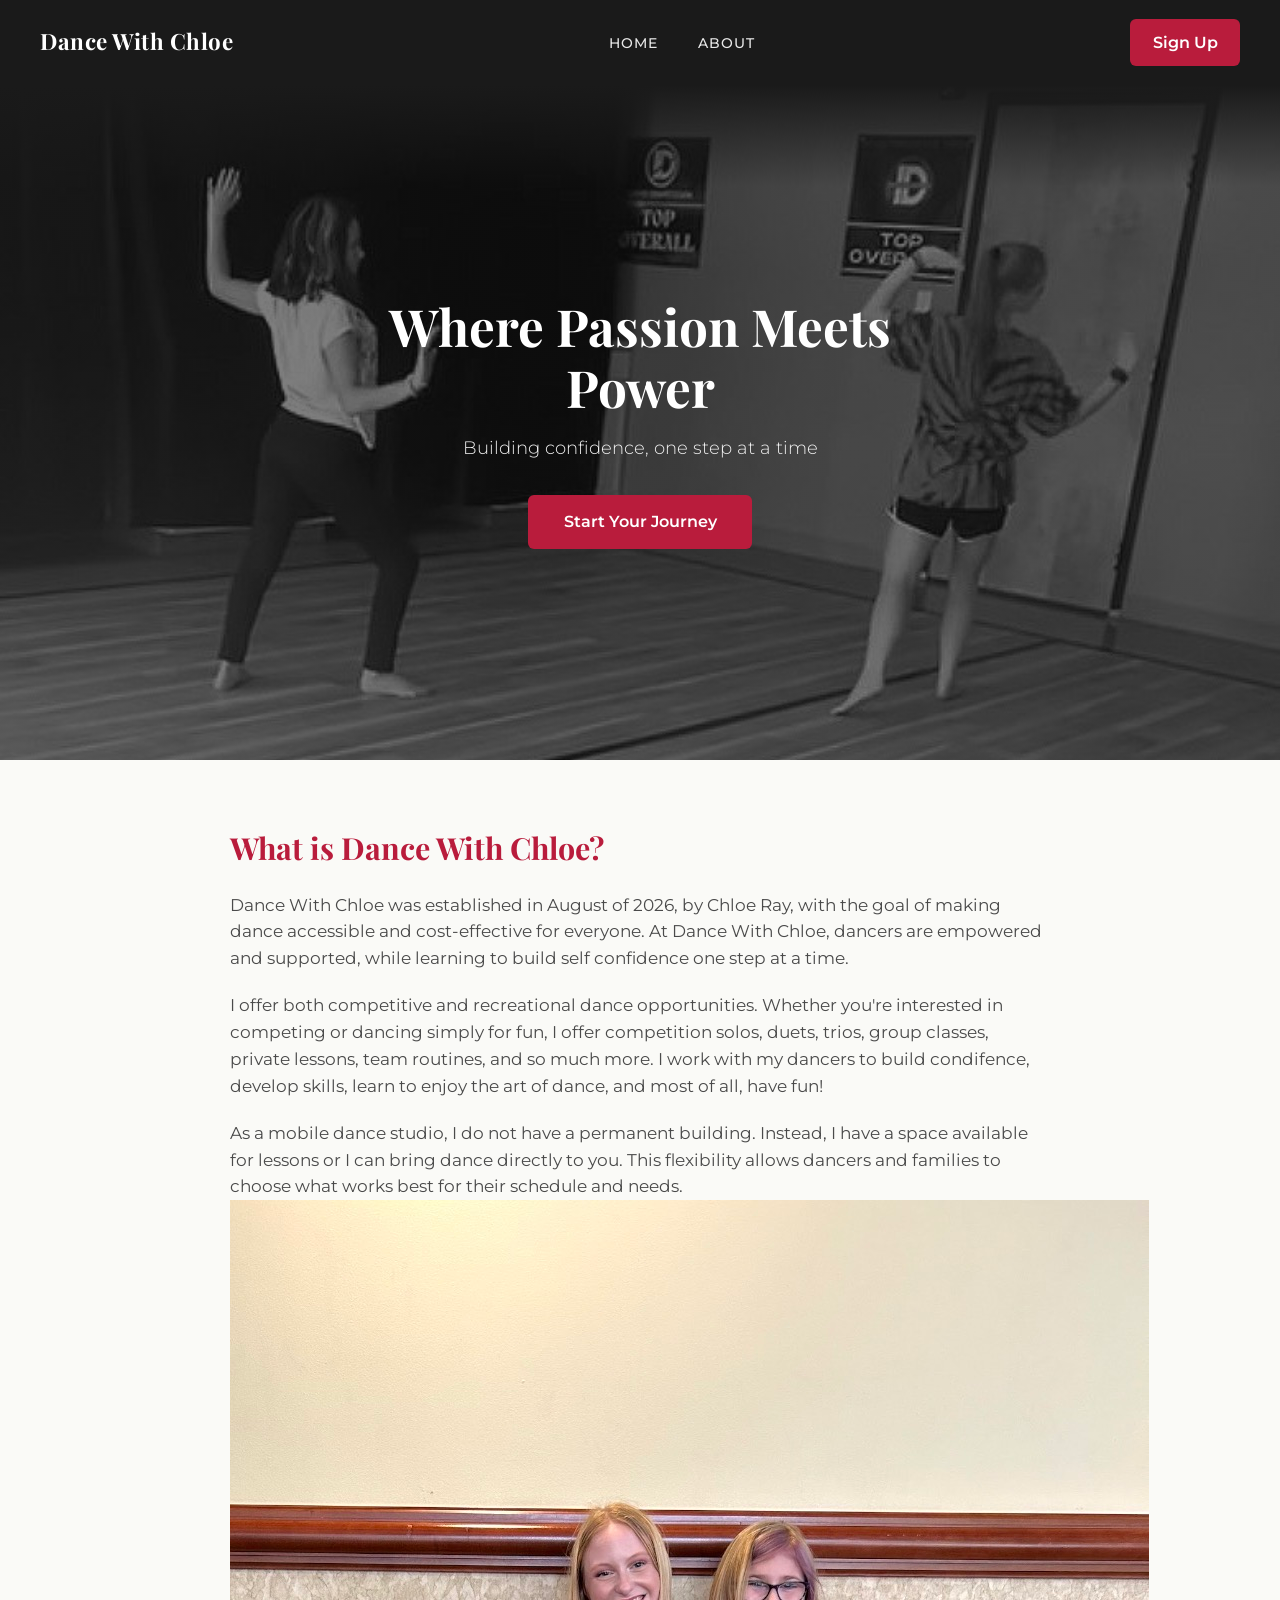
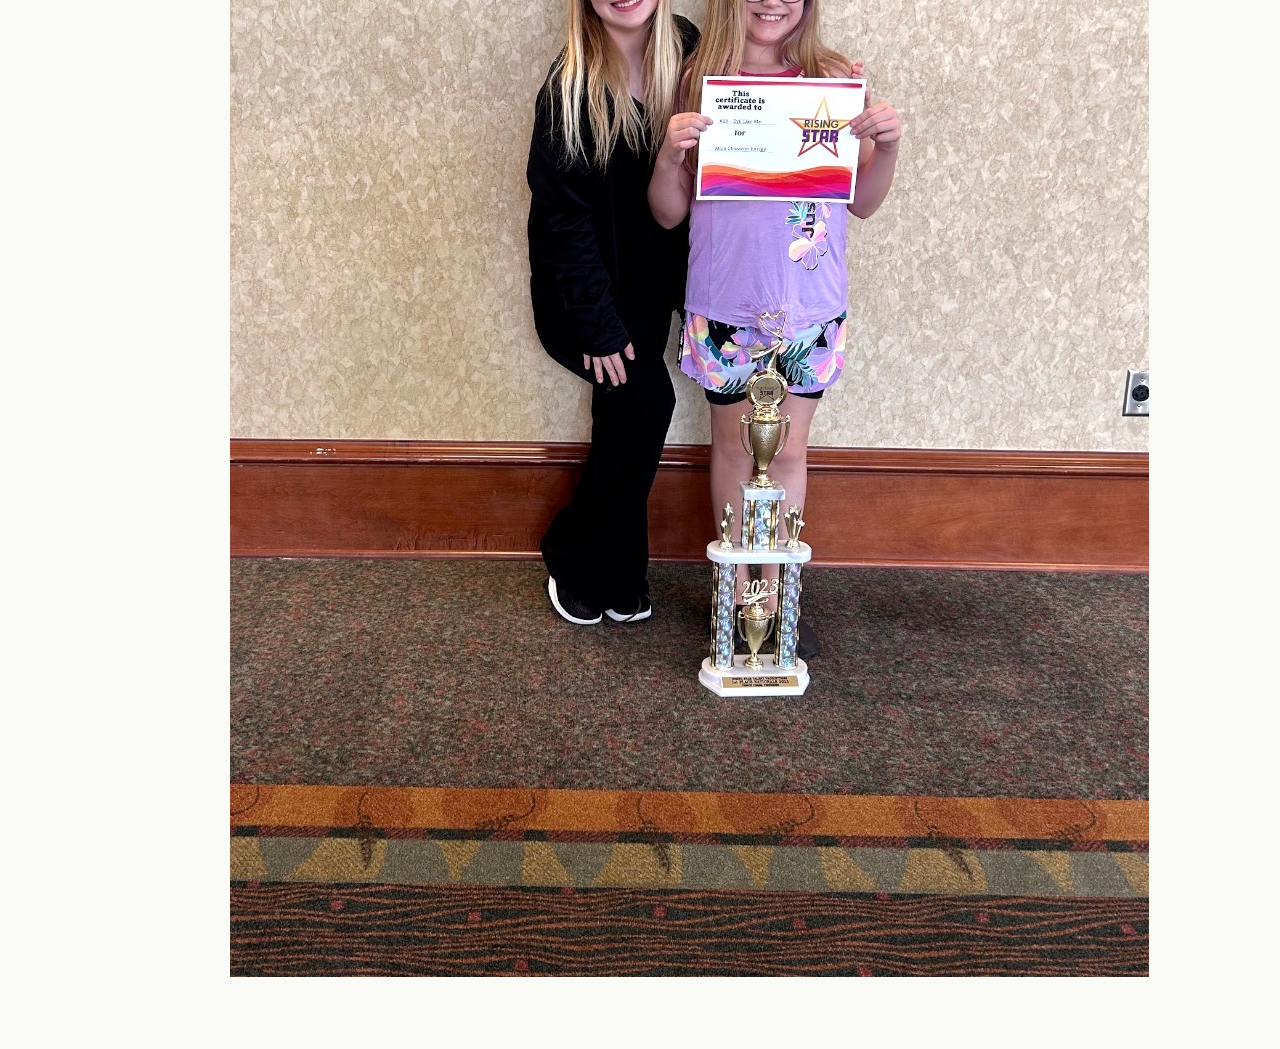
==== index.html @ 6a654500 "image insert FIX v.2" ====
<!DOCTYPE html>
<html lang="en">
<head>
  <meta name="viewport" content="width=device-width, initial-scale=1">
  <meta charset='utf-8'>
  <meta name='author' content='Molly Fleming'>
  <meta name='description' content='Dance with Chloe'>
  <meta name='date' content='20/11/2025'>
  <title>Dance With Chloe</title>
  <link href="https://fonts.googleapis.com/css2?family=Playfair+Display:wght@700&family=Montserrat:wght@400;500;600&display=swap" rel="stylesheet">
  <link rel="stylesheet" href="css/dance.css">
</head>

<body>

  <!-- Dance with Chloe Website
       Mission Statement: Dance with Chloe is about building confidence and sparking passion in the hearts of kids...
       Theme: Professional, bold, strong, confident
       Color Scheme: Red, Black, White
       Slogan/Motto: Dance With Chloe, Where Passion Meets Power
  -->

  <nav class="navbar">
    <div class="logo">Dance With Chloe</div>
    <ul class="nav-links">
      <li><a href="index.html">Home</a></li>
      <li><a href="aboutme.html">About</a></li>
    </ul>
    <a href="signup.html" class="btn-signup">Sign Up</a>
  </nav>

  <header class="hero">
    <div class="hero-overlay">
      <h1>Where Passion Meets Power</h1>
      <p class="hero-subtitle">Building confidence, one step at a time</p>
      <a href="signup" class="btn-cta">Start Your Journey</a>
    </div>
  </header>

  <main>
  <section class="about-section">
    <div class="about-text">
      <h2>What is Dance With Chloe?</h2>
      <p style="margin-bottom: 20px;">
        Dance With Chloe was established in August of 2026, by Chloe Ray, with the goal of making dance accessible and cost-effective for everyone. At Dance With Chloe, dancers are empowered and supported, while learning to build self confidence one step at a time. 
      </p>
      <p style="margin-bottom: 20px;">
       I offer both competitive and recreational dance opportunities. Whether you're interested in competing or dancing simply for fun, I offer competition solos, duets, trios, group classes, private lessons, team routines, and so much more. I work with my dancers to build condifence, develop skills, learn to enjoy the art of dance, and most of all, have fun!
      </p>
      <p>
       As a mobile dance studio, I do not have a permanent building. Instead, I have a space available for lessons or I can bring dance directly to you. This flexibility allows dancers and families to choose what works best for their schedule and needs.
      </p>
    </div>
    <div class="about-image">
      <img src="images/winnerwinner.jpeg" alt="Competition Winner at Dance With Chloe">
    </div>
  </section>
</main>

  <script src="script.js"></script>
</body>
</html>
---- css/dance.css ----
* {
  margin: 0;
  padding: 0;
  box-sizing: border-box;
}

body {
  font-family: 'Montserrat', Arial, sans-serif;
  background-color: #FAFAF7;
  color: #3A3A3A;
  line-height: 1.6;
}

/* ---- NAV BAR ---- */
.navbar {
  display: flex;
  align-items: center;
  justify-content: space-between;
  background-color: #1A1A1A;
  color: #fff;
  padding: 1.2rem 2.5rem;
  box-shadow: 0 4px 12px rgba(0, 0, 0, 0.4);
}

.logo {
  font-family: 'Playfair Display', serif;
  font-weight: 700;
  font-size: 1.4rem;
  color: #fff;
  letter-spacing: 0.5px;
}

.nav-links {
  display: flex;
  list-style: none;
  gap: 2.5rem;
}

.nav-links a {
  color: #E8E8E8;
  text-decoration: none;
  font-weight: 500;
  text-transform: uppercase;
  font-size: 0.85rem;
  letter-spacing: 1px;
  transition: color 0.3s ease;
}

.nav-links a:hover {
  color: #D4AF37;
}

.btn-signup {
  background-color: #B91C3C;
  color: #fff;
  padding: 0.65rem 1.4rem;
  text-decoration: none;
  font-weight: 600;
  border-radius: 6px;
  border: none;
  transition: background-color 0.3s ease, transform 0.2s ease;
}

.btn-signup:hover {
  background-color: #7A1226;
  transform: translateY(-1px);
}

/* ---- HERO SECTION ---- */
.hero {
  height: 75vh;
  background-image: url("../images/one_on_one_2.jpeg");
  background-size: cover;
  background-position: center;
  display: flex;
  align-items: center;
  justify-content: center;
  text-align: center;
  position: relative;
}

.hero::before {
  content: "";
  position: absolute;
  inset: 0;
  background: linear-gradient(
    to bottom,
    rgba(26, 26, 26, 1) 0%,
    rgba(20, 20, 20, 0.55) 15%,
    rgba(20, 20, 20, 0.55) 100%
  );
}

.hero-overlay {
  position: relative;
  z-index: 1;
  color: #fff;
  max-width: 700px;
  padding: 0 1.5rem;
}

.hero-overlay h1 {
  font-family: 'Playfair Display', serif;
  font-size: 3.2rem;
  font-weight: 700;
  text-transform: none;
  margin-bottom: 1rem;
  color: #fff;
  line-height: 1.2;
}

.hero-subtitle {
  font-family: 'Montserrat', sans-serif;
  font-size: 1.1rem;
  font-weight: 300;
  margin-bottom: 2rem;
  color: #F0F0F0;
}

.btn-cta {
  background-color: #B91C3C;
  color: #fff;
  padding: 0.9rem 2.2rem;
  text-decoration: none;
  font-weight: 600;
  border-radius: 6px;
  border: none;
  display: inline-block;
  transition: background-color 0.3s ease, transform 0.2s ease;
}

.btn-cta:hover {
  background-color: #7A1226;
  transform: translateY(-1px);
}

/* ---- MAIN CONTENT BELOW HERO ---- */
main {
  padding: 4rem 2.5rem;
  max-width: 900px;
  margin: 0 auto;
}

main h2 {
  font-family: 'Playfair Display', serif;
  color: #B91C3C;
  font-weight: 700;
  border-bottom: none;
  margin-bottom: 1.2rem;
  font-size: 1.9rem;
}

main p {
  font-family: 'Montserrat', sans-serif;
  color: #4A4A4A;
  font-size: 1.05rem;
}
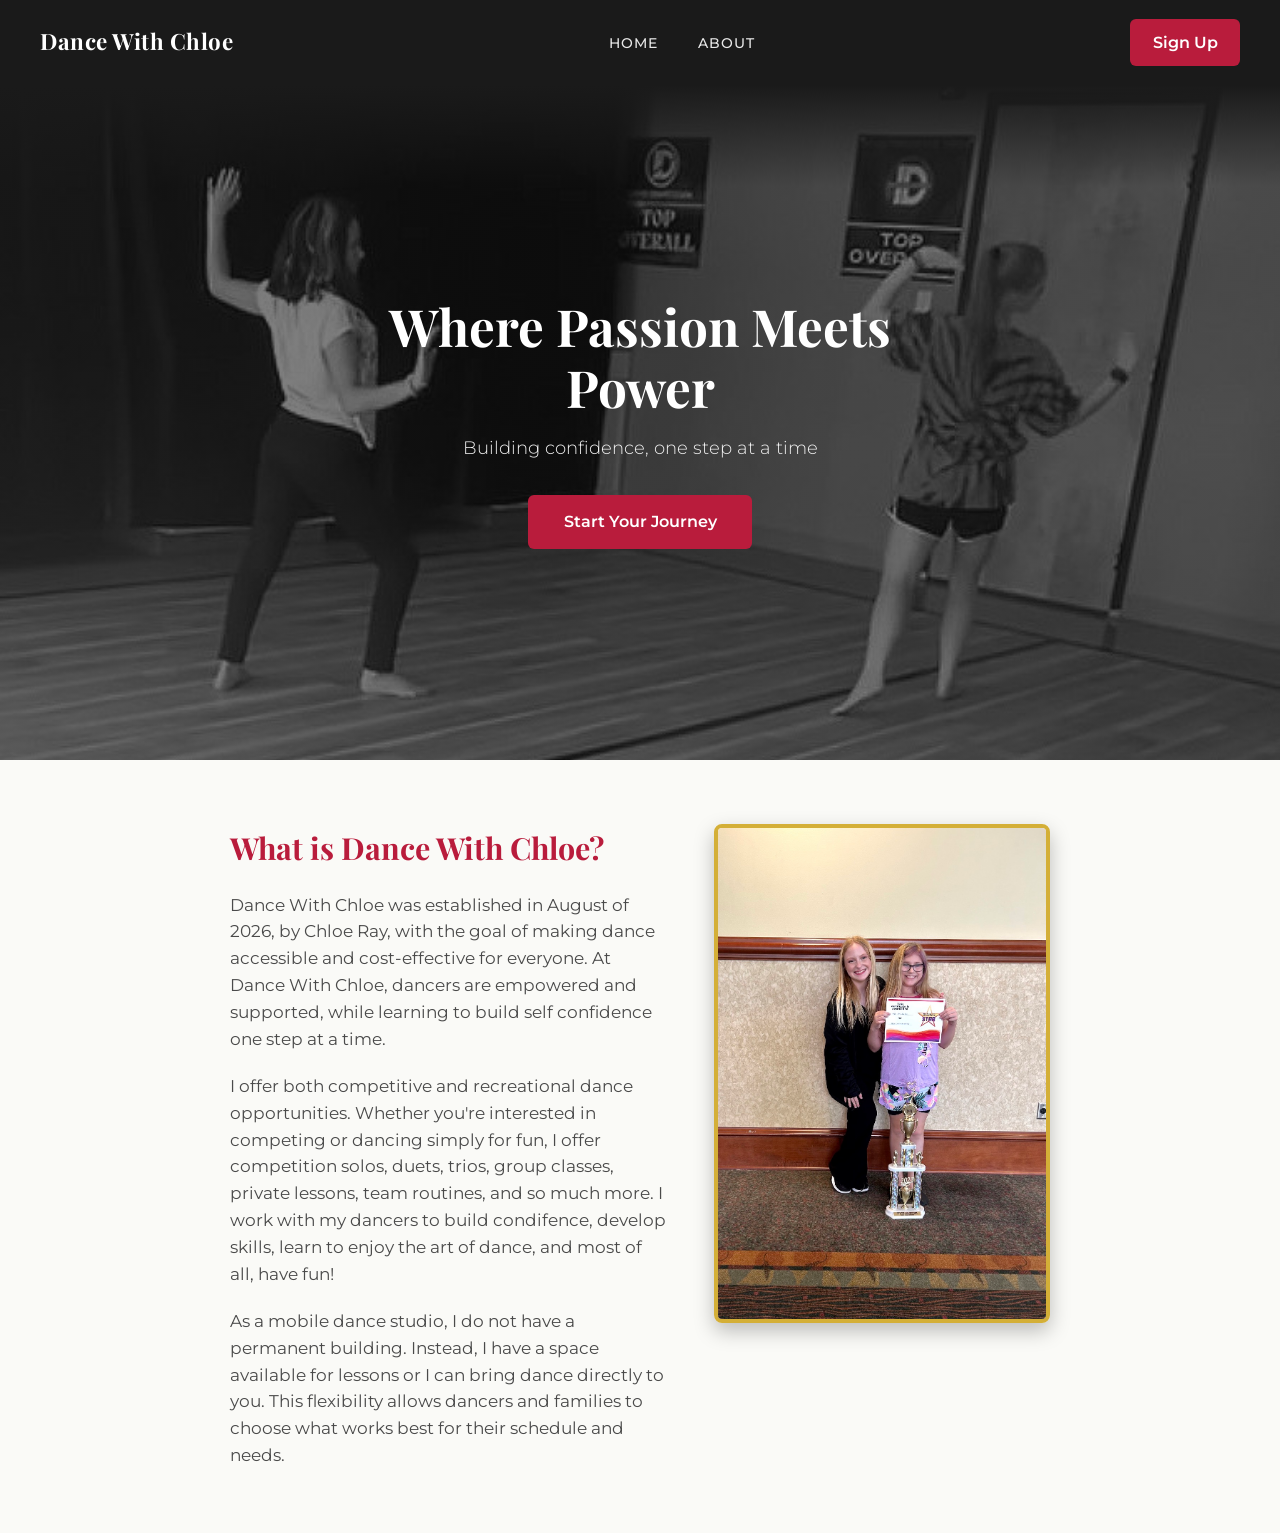
==== commit 0ab37eed: "dwc css image update" ====
--- a/index.html
+++ b/index.html
@@ -38,8 +38,8 @@
   </header>
 
   <main>
-  <section class="about-section">
-    <div class="about-text">
+  <section class="dwc-section">
+    <div class="dwc-text">
       <h2>What is Dance With Chloe?</h2>
       <p style="margin-bottom: 20px;">
         Dance With Chloe was established in August of 2026, by Chloe Ray, with the goal of making dance accessible and cost-effective for everyone. At Dance With Chloe, dancers are empowered and supported, while learning to build self confidence one step at a time. 
@@ -51,7 +51,7 @@
        As a mobile dance studio, I do not have a permanent building. Instead, I have a space available for lessons or I can bring dance directly to you. This flexibility allows dancers and families to choose what works best for their schedule and needs.
       </p>
     </div>
-    <div class="about-image">
+    <div class="dwc-image">
       <img src="images/winnerwinner.jpeg" alt="Competition Winner at Dance With Chloe">
     </div>
   </section>
--- a/css/dance.css
+++ b/css/dance.css
@@ -154,4 +154,35 @@
   font-family: 'Montserrat', sans-serif;
   color: #4A4A4A;
   font-size: 1.05rem;
+}
+
+/* ---- What Is Dance With Chloe? SECTION ---- */
+.dwc-section {
+  display: flex;
+  gap: 3rem;
+  align-items: flex-start;
+}
+
+.dwc-text {
+  flex: 1.3; /* text takes up slightly more space than image */
+}
+
+.dwc-image {
+  flex: 1;
+}
+
+.dwc-image img {
+  width: 100%;
+  height: auto;
+  display: block;
+  border: 4px solid #D4AF37; /* gold border */
+  border-radius: 8px;
+  box-shadow: 0 8px 20px rgba(0, 0, 0, 0.25); /* soft shadow for depth */
+}
+
+/* Stack on smaller screens instead of squishing side by side */
+@media (max-width: 768px) {
+  .dwc-section {
+    flex-direction: column;
+  }
 }
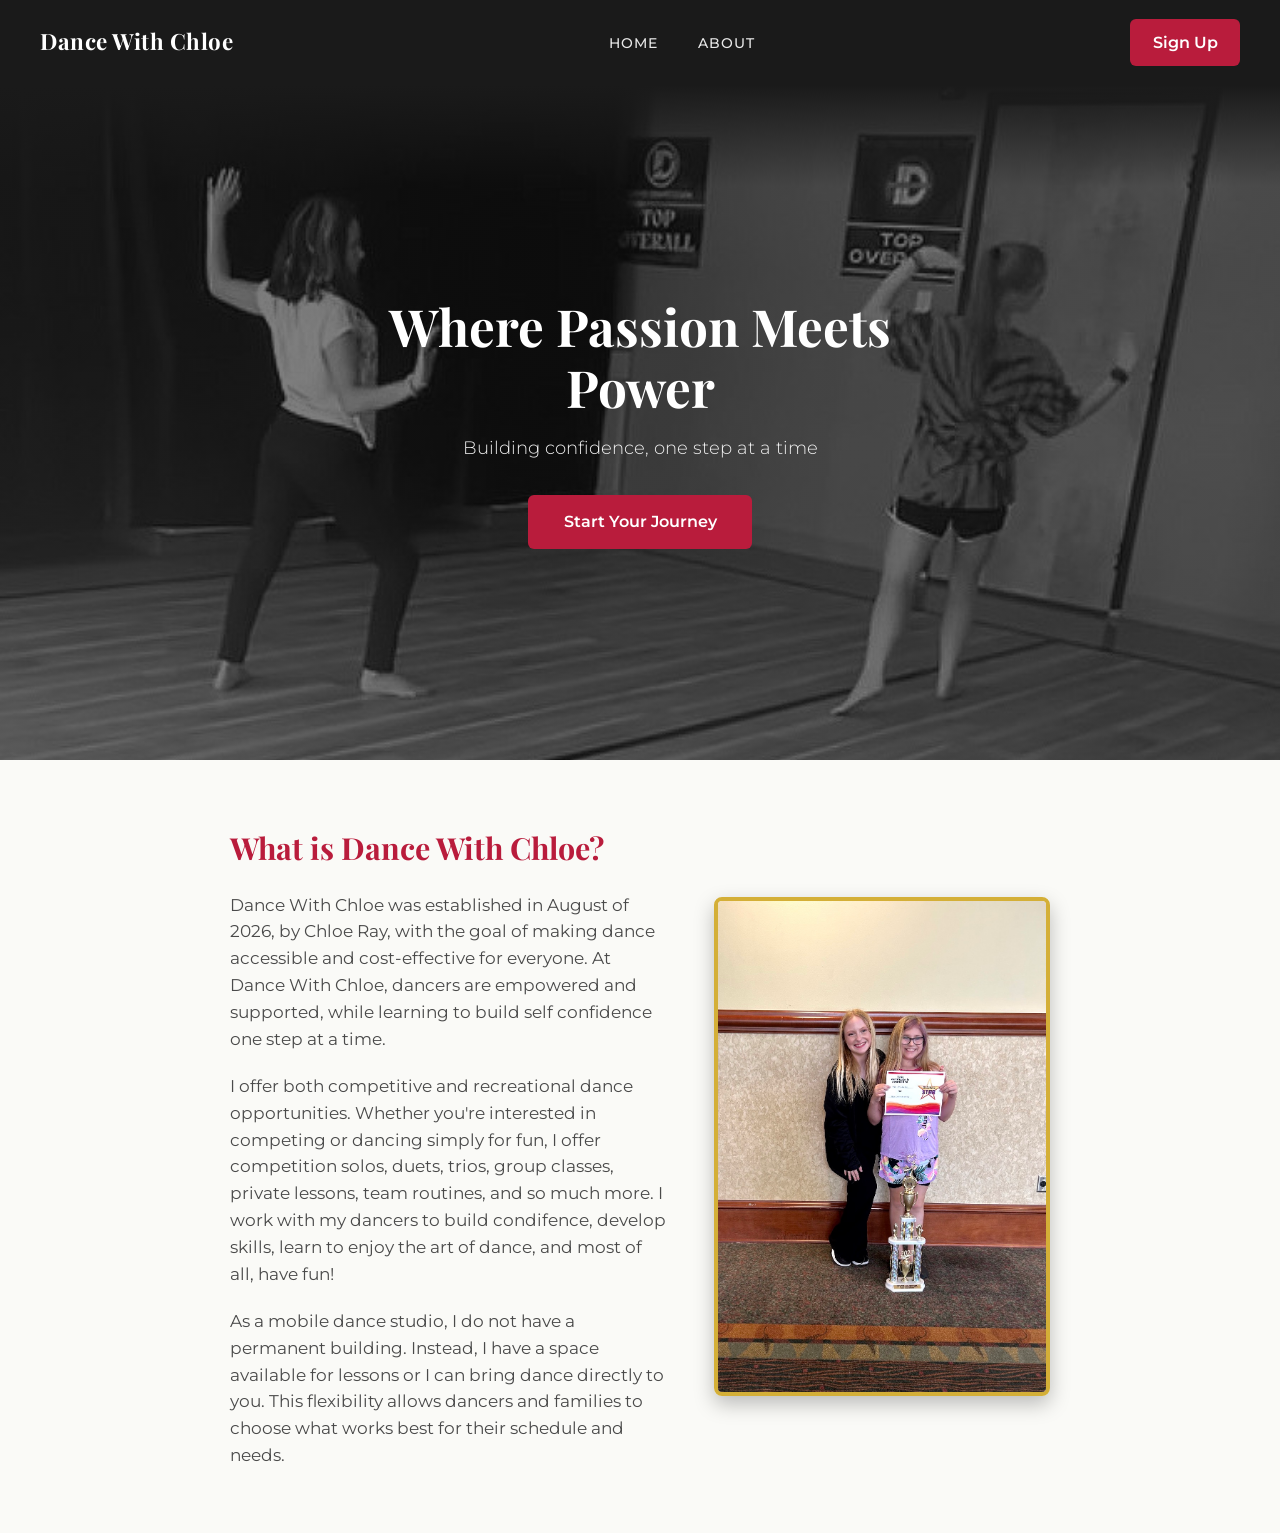
==== commit 9a49906e: "nav bar and mobile fixes" ====
--- a/index.html
+++ b/index.html
@@ -20,14 +20,21 @@
        Slogan/Motto: Dance With Chloe, Where Passion Meets Power
   -->
 
-  <nav class="navbar">
-    <div class="logo">Dance With Chloe</div>
-    <ul class="nav-links">
-      <li><a href="index.html">Home</a></li>
-      <li><a href="aboutme.html">About</a></li>
-    </ul>
-    <a href="signup.html" class="btn-signup">Sign Up</a>
-  </nav>
+ <nav class="navbar">
+  <div class="logo">Dance With Chloe</div>
+
+  <button class="hamburger" id="hamburgerBtn" aria-label="Toggle menu">
+    <span></span>
+    <span></span>
+    <span></span>
+  </button>
+
+  <ul class="nav-links" id="navLinks">
+    <li><a href="index.html">Home</a></li>
+    <li><a href="aboutme.html">About</a></li>
+  </ul>
+  <a href="signup.html" class="btn-signup" id="signupBtn">Sign Up</a>
+</nav>
 
   <header class="hero">
     <div class="hero-overlay">
--- a/css/dance.css
+++ b/css/dance.css
@@ -20,6 +20,7 @@
   color: #fff;
   padding: 1.2rem 2.5rem;
   box-shadow: 0 4px 12px rgba(0, 0, 0, 0.4);
+  position: relative;
 }
 
 .logo {
@@ -64,6 +65,24 @@
 .btn-signup:hover {
   background-color: #7A1226;
   transform: translateY(-1px);
+}
+
+/* ---- HAMBURGER BUTTON (hidden on desktop) ---- */
+.hamburger {
+  display: none;
+  flex-direction: column;
+  gap: 5px;
+  background: none;
+  border: none;
+  cursor: pointer;
+  padding: 0.5rem;
+}
+
+.hamburger span {
+  width: 26px;
+  height: 3px;
+  background-color: #fff;
+  border-radius: 2px;
 }
 
 /* ---- HERO SECTION ---- */
@@ -160,11 +179,11 @@
 .dwc-section {
   display: flex;
   gap: 3rem;
-  align-items: flex-start;
+  align-items: center;
 }
 
 .dwc-text {
-  flex: 1.3; /* text takes up slightly more space than image */
+  flex: 1.3;
 }
 
 .dwc-image {
@@ -175,14 +194,56 @@
   width: 100%;
   height: auto;
   display: block;
-  border: 4px solid #D4AF37; /* gold border */
+  border: 4px solid #D4AF37;
   border-radius: 8px;
-  box-shadow: 0 8px 20px rgba(0, 0, 0, 0.25); /* soft shadow for depth */
-}
-
-/* Stack on smaller screens instead of squishing side by side */
+  box-shadow: 0 8px 20px rgba(0, 0, 0, 0.25);
+}
+
+/* ==========================================
+   MOBILE STYLES
+   ========================================== */
 @media (max-width: 768px) {
+
+  /* Stack the About section image below text */
   .dwc-section {
     flex-direction: column;
   }
+
+  /* Show more of the left side of the hero photo */
+  .hero {
+    background-position: left center;
+  }
+
+  /* Hide the regular nav links + button, show hamburger instead */
+  .nav-links,
+  .btn-signup {
+    display: none;
+  }
+
+  .hamburger {
+    display: flex;
+  }
+
+  /* When menu is open, show links stacked in a dropdown */
+  .nav-links.active {
+    display: flex;
+    flex-direction: column;
+    position: absolute;
+    top: 100%;
+    left: 0;
+    width: 100%;
+    background-color: #1A1A1A;
+    padding: 1.5rem;
+    gap: 1.5rem;
+    text-align: center;
+    box-shadow: 0 8px 12px rgba(0, 0, 0, 0.4);
+  }
+
+  .btn-signup.active {
+    display: inline-block;
+    position: absolute;
+    top: calc(100% + 220px); /* pushes below the stacked links, adjust if needed */
+    left: 50%;
+    transform: translateX(-50%);
+  }
 }
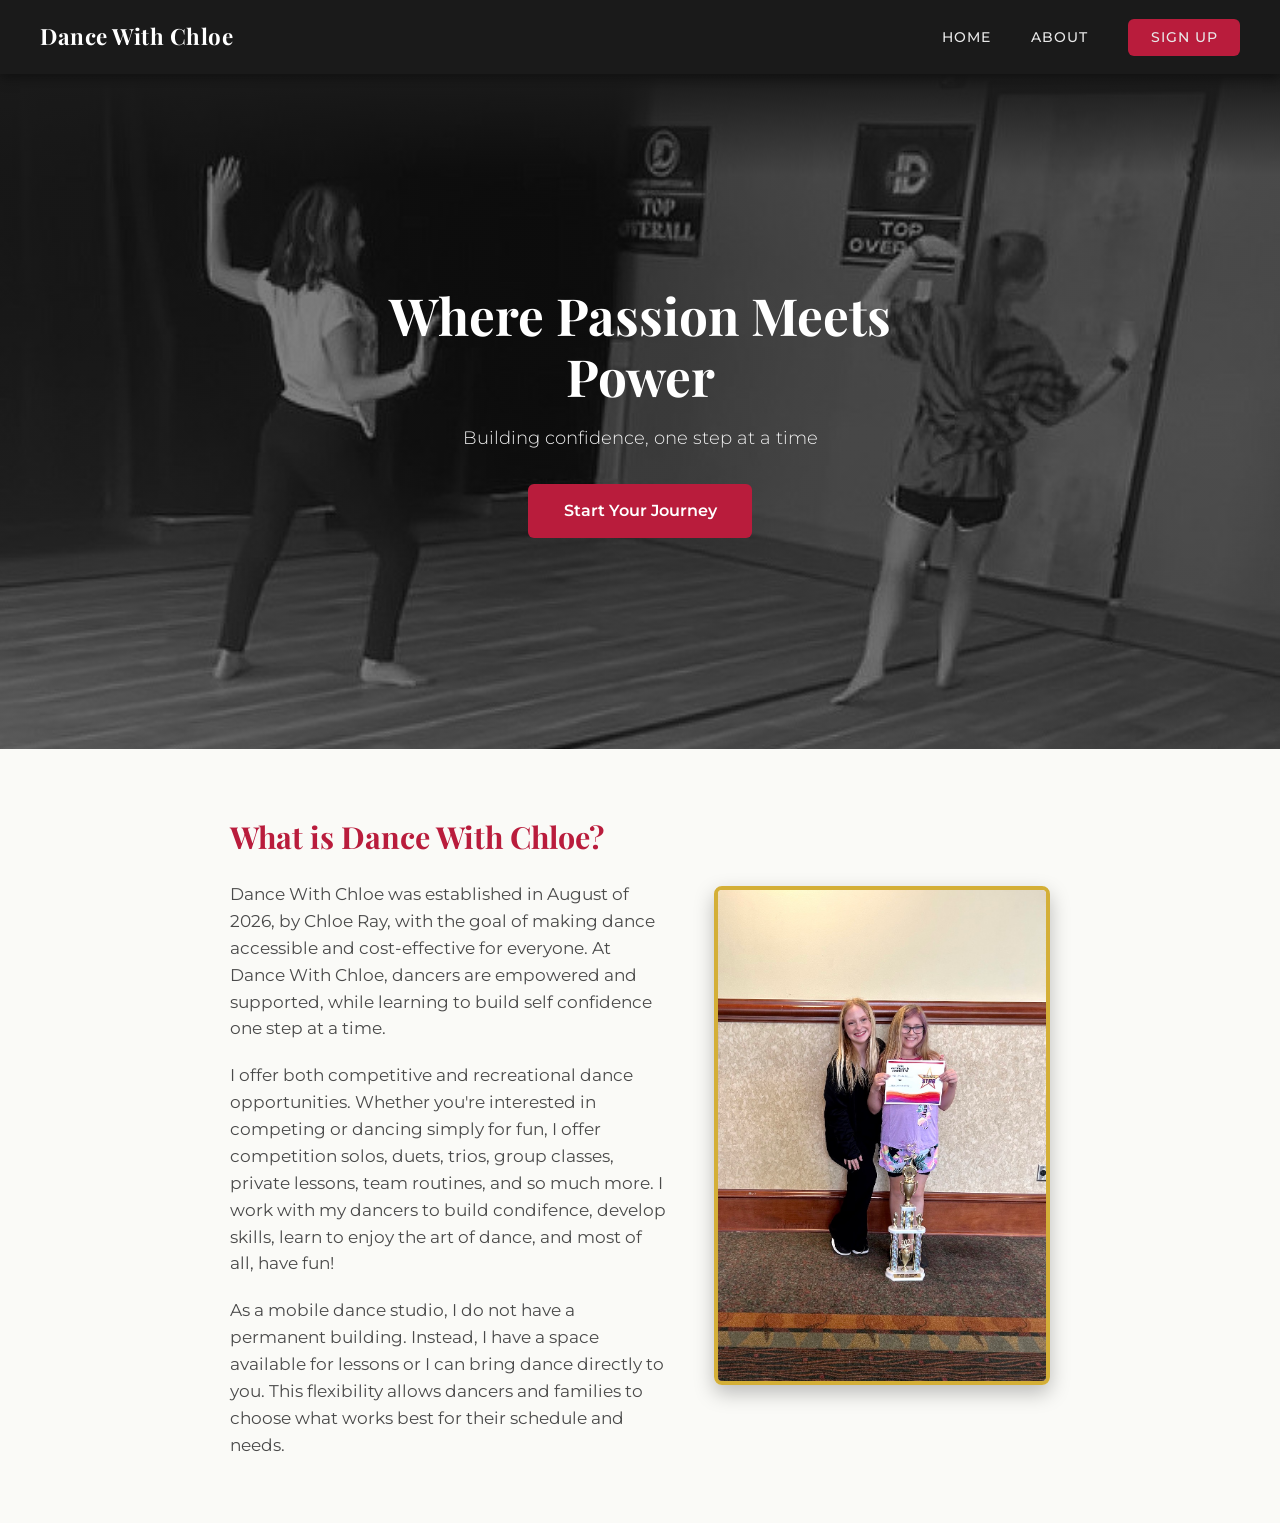
==== commit 783a5022: "to fix the gradient for nav bar and sign up button" ====
--- a/index.html
+++ b/index.html
@@ -30,10 +30,10 @@
   </button>
 
   <ul class="nav-links" id="navLinks">
-    <li><a href="index.html">Home</a></li>
-    <li><a href="aboutme.html">About</a></li>
+  <li><a href="index.html">Home</a></li>
+  <li><a href="aboutme.html">About</a></li>
+  <li><a href="signup.html" class="btn-signup" id="signupBtn">Sign Up</a></li>
   </ul>
-  <a href="signup.html" class="btn-signup" id="signupBtn">Sign Up</a>
 </nav>
 
   <header class="hero">
--- a/css/dance.css
+++ b/css/dance.css
@@ -21,6 +21,7 @@
   padding: 1.2rem 2.5rem;
   box-shadow: 0 4px 12px rgba(0, 0, 0, 0.4);
   position: relative;
+  z-index: 100;
 }
 
 .logo {
@@ -204,17 +205,14 @@
    ========================================== */
 @media (max-width: 768px) {
 
-  /* Stack the About section image below text */
   .dwc-section {
     flex-direction: column;
   }
 
-  /* Show more of the left side of the hero photo */
   .hero {
     background-position: left center;
   }
 
-  /* Hide the regular nav links + button, show hamburger instead */
   .nav-links,
   .btn-signup {
     display: none;
@@ -224,7 +222,6 @@
     display: flex;
   }
 
-  /* When menu is open, show links stacked in a dropdown */
   .nav-links.active {
     display: flex;
     flex-direction: column;
@@ -237,13 +234,11 @@
     gap: 1.5rem;
     text-align: center;
     box-shadow: 0 8px 12px rgba(0, 0, 0, 0.4);
+    z-index: 100;
   }
 
   .btn-signup.active {
     display: inline-block;
-    position: absolute;
-    top: calc(100% + 220px); /* pushes below the stacked links, adjust if needed */
-    left: 50%;
-    transform: translateX(-50%);
+    margin-top: 0.5rem;
   }
 }
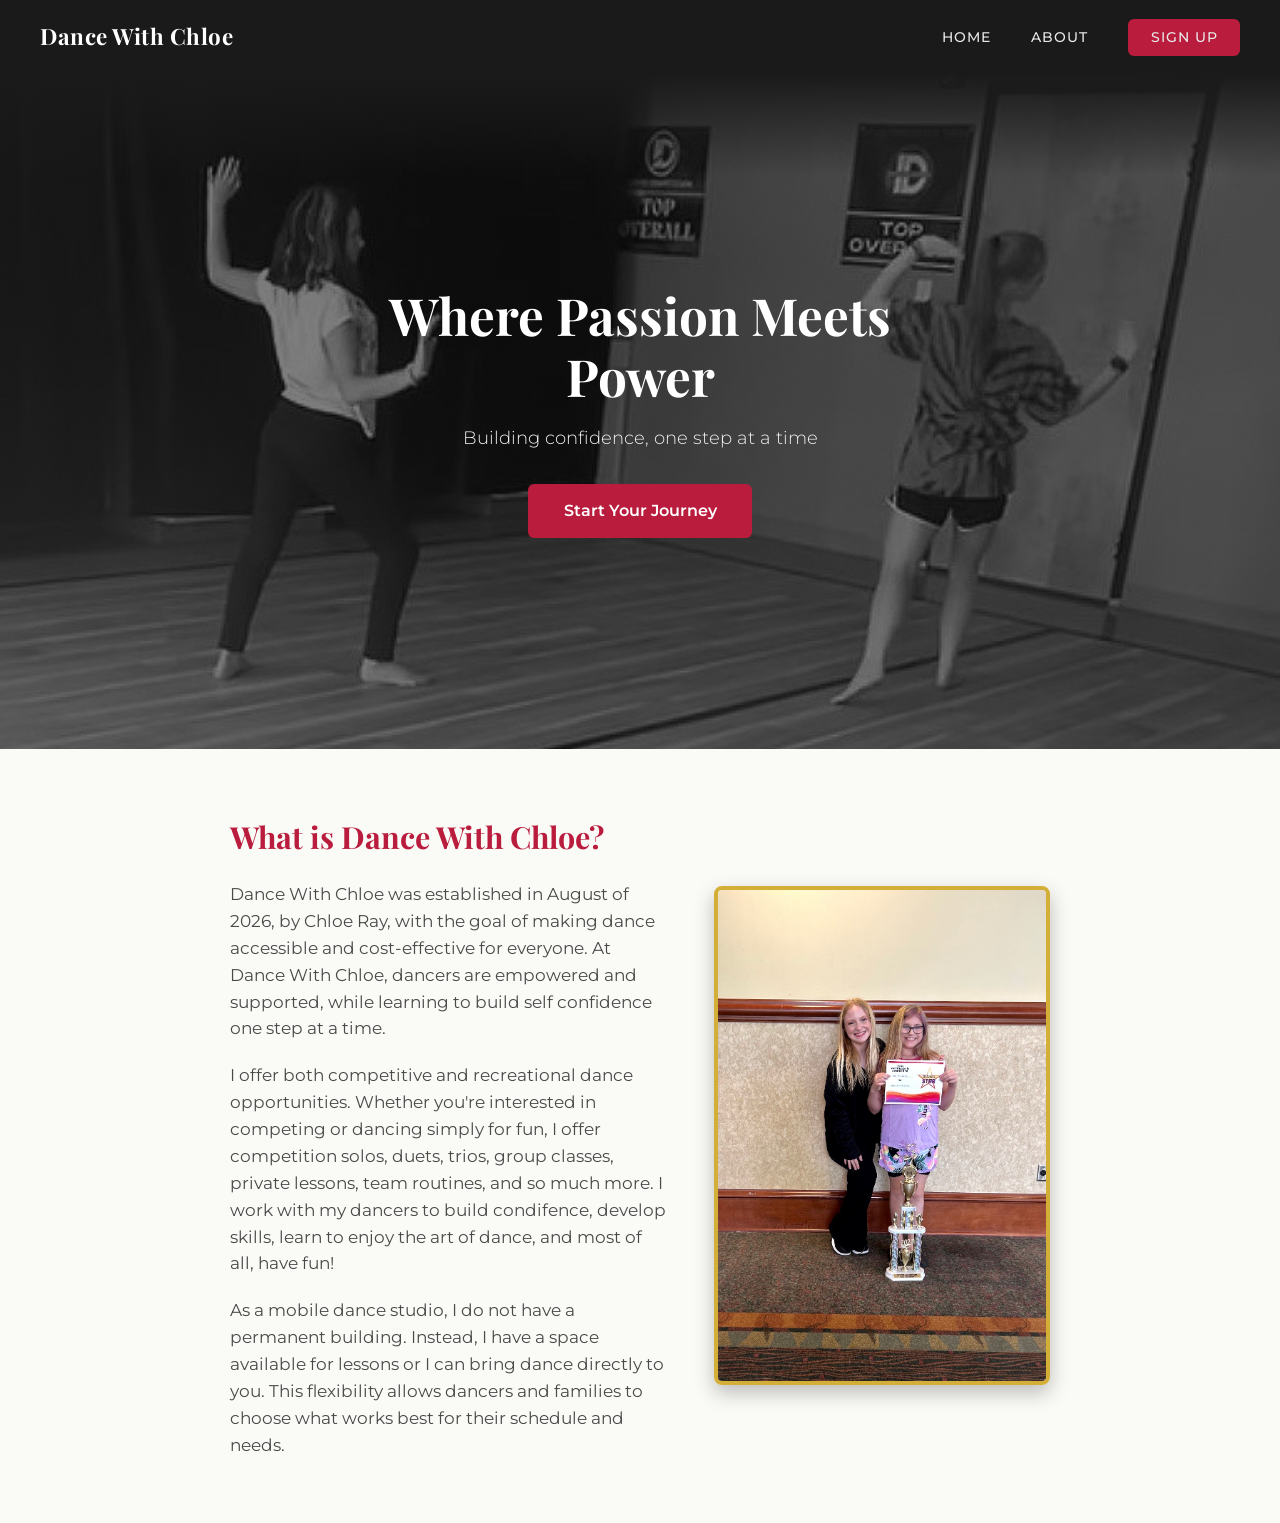
==== commit 5402df84: "aboutme.html created" ====
--- a/index.html
+++ b/index.html
@@ -5,7 +5,7 @@
   <meta charset='utf-8'>
   <meta name='author' content='Molly Fleming'>
   <meta name='description' content='Dance with Chloe'>
-  <meta name='date' content='20/11/2025'>
+  <meta name='date' content='14/07/2026'>
   <title>Dance With Chloe</title>
   <link href="https://fonts.googleapis.com/css2?family=Playfair+Display:wght@700&family=Montserrat:wght@400;500;600&display=swap" rel="stylesheet">
   <link rel="stylesheet" href="css/dance.css">
--- a/css/dance.css
+++ b/css/dance.css
@@ -19,7 +19,6 @@
   background-color: #1A1A1A;
   color: #fff;
   padding: 1.2rem 2.5rem;
-  box-shadow: 0 4px 12px rgba(0, 0, 0, 0.4);
   position: relative;
   z-index: 100;
 }
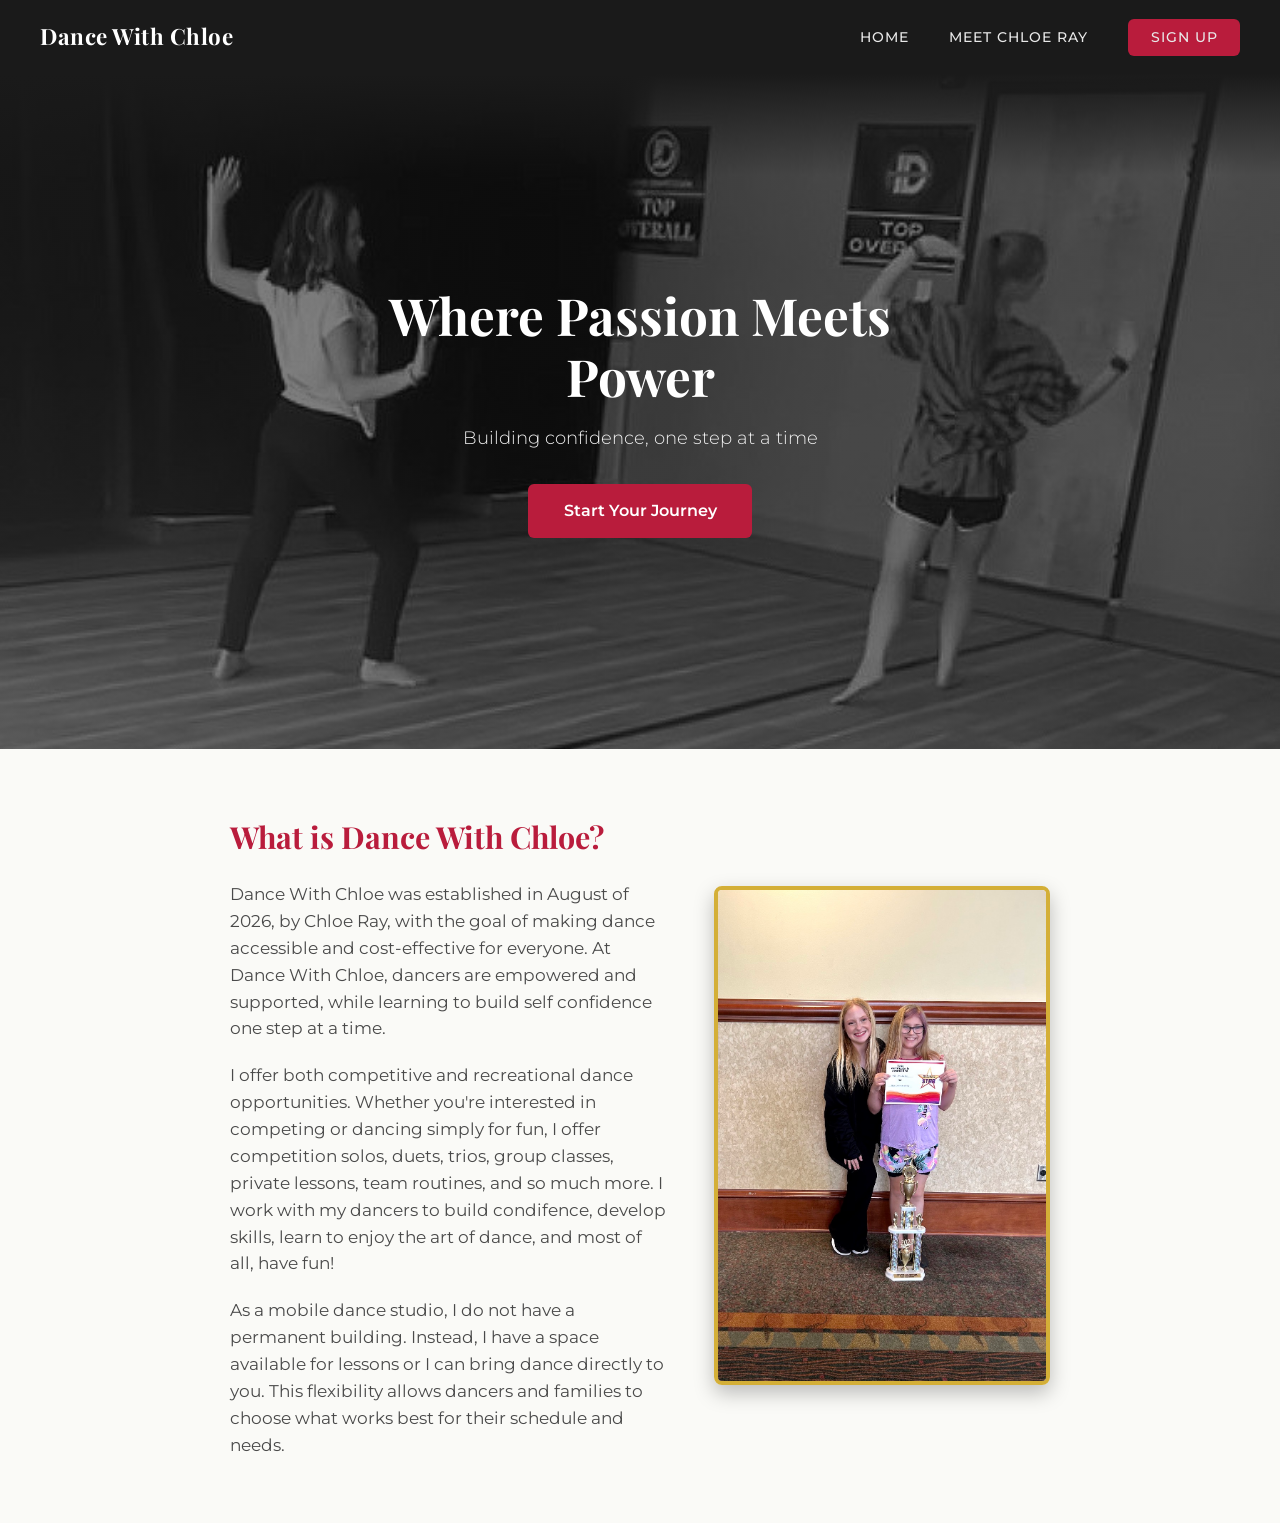
==== commit ea62c437: "Page title change" ====
--- a/index.html
+++ b/index.html
@@ -31,7 +31,7 @@
 
   <ul class="nav-links" id="navLinks">
   <li><a href="index.html">Home</a></li>
-  <li><a href="aboutme.html">About</a></li>
+  <li><a href="aboutme.html">Meet Chloe Ray</a></li>
   <li><a href="signup.html" class="btn-signup" id="signupBtn">Sign Up</a></li>
   </ul>
 </nav>
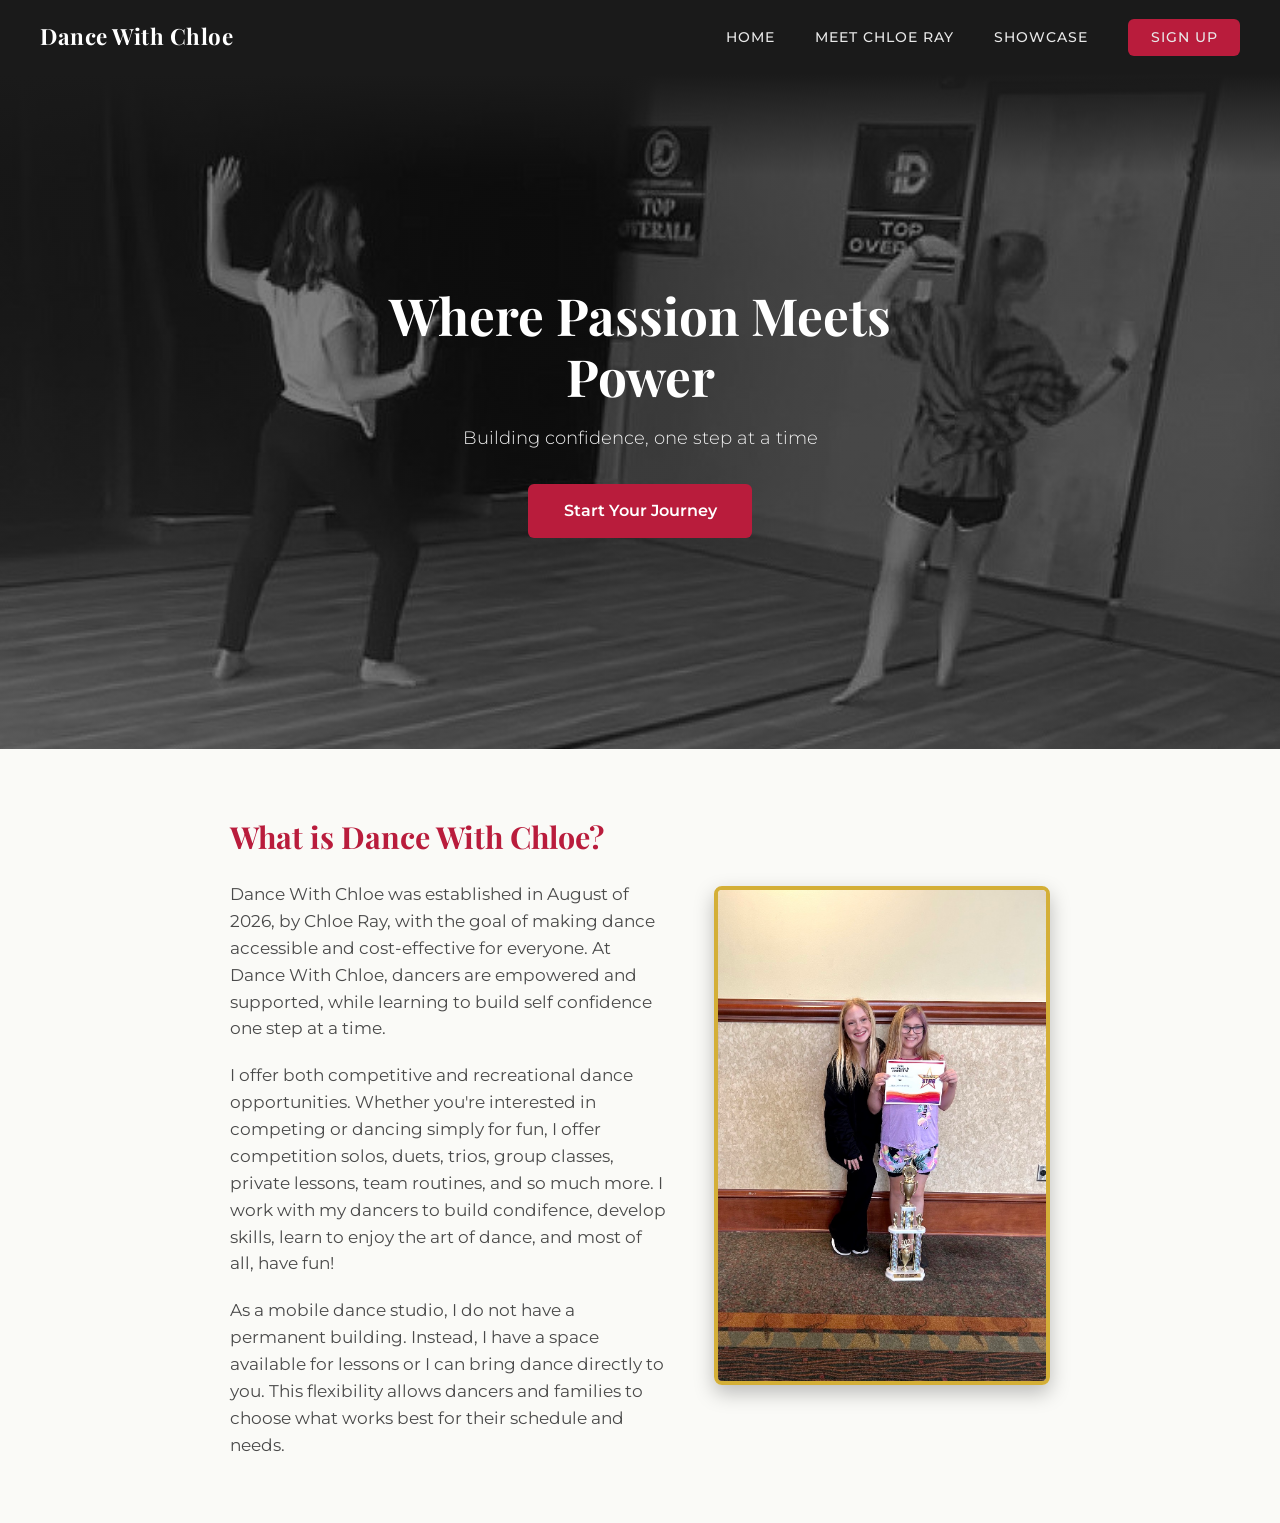
==== commit 9b1dc701: "nav bar update" ====
--- a/index.html
+++ b/index.html
@@ -32,6 +32,7 @@
   <ul class="nav-links" id="navLinks">
   <li><a href="index.html">Home</a></li>
   <li><a href="aboutme.html">Meet Chloe Ray</a></li>
+  <li><a href="gallery.html">Showcase</a></li>
   <li><a href="signup.html" class="btn-signup" id="signupBtn">Sign Up</a></li>
   </ul>
 </nav>
--- a/css/dance.css
+++ b/css/dance.css
@@ -240,4 +240,301 @@
     display: inline-block;
     margin-top: 0.5rem;
   }
+}
+
+/* ---- ABOUT PAGE HEADER ---- */
+.page-header {
+  background-color: #1A1A1A;
+  color: #fff;
+  text-align: center;
+  padding: 4rem 2rem;
+}
+
+.page-header h1 {
+  font-family: 'Playfair Display', serif;
+  font-size: 2.8rem;
+  margin-bottom: 0.5rem;
+}
+
+.page-subtitle {
+  font-family: 'Montserrat', sans-serif;
+  font-weight: 300;
+  font-size: 1.1rem;
+  color: #E8E8E8;
+}
+
+/* ---- ABOUT HERO (photo + intro bio) ---- */
+.about-hero-section {
+  display: flex;
+  gap: 3rem;
+  align-items: center;
+  padding: 4rem 2.5rem;
+  max-width: 1000px;
+  margin: 0 auto;
+}
+
+.about-hero-image {
+  flex: 1;
+}
+
+.about-hero-image img {
+  width: 100%;
+  height: auto;
+  display: block;
+  border: 4px solid #D4AF37;
+  border-radius: 8px;
+  box-shadow: 0 8px 20px rgba(0, 0, 0, 0.25);
+}
+
+.about-hero-text {
+  flex: 1.3;
+}
+
+.about-hero-text h2 {
+  font-family: 'Playfair Display', serif;
+  color: #B91C3C;
+  font-size: 1.9rem;
+  margin-bottom: 1rem;
+}
+
+.about-hero-text p {
+  font-family: 'Montserrat', sans-serif;
+  color: #4A4A4A;
+  font-size: 1.05rem;
+  margin-bottom: 1rem;
+}
+
+/* ---- PHILOSOPHY SECTION ---- */
+.about-philosophy {
+  background-color: #FAFAF7;
+  padding: 3rem 2.5rem;
+  max-width: 800px;
+  margin: 0 auto;
+  text-align: center;
+}
+
+.about-philosophy h2 {
+  font-family: 'Playfair Display', serif;
+  color: #B91C3C;
+  font-size: 1.9rem;
+  margin-bottom: 1rem;
+}
+
+.about-philosophy p {
+  font-family: 'Montserrat', sans-serif;
+  color: #4A4A4A;
+  font-size: 1.05rem;
+}
+
+/* ---- CREDENTIALS SECTION ---- */
+.about-credentials {
+  padding: 3rem 2.5rem;
+  max-width: 800px;
+  margin: 0 auto;
+}
+
+.about-credentials h2 {
+  font-family: 'Playfair Display', serif;
+  color: #B91C3C;
+  font-size: 1.9rem;
+  margin-bottom: 1.2rem;
+  text-align: center;
+}
+
+.credentials-list {
+  list-style: none;
+  padding: 0;
+}
+
+.credentials-list li {
+  font-family: 'Montserrat', sans-serif;
+  color: #4A4A4A;
+  font-size: 1.05rem;
+  padding: 0.8rem 0;
+  border-bottom: 1px solid rgba(212, 175, 55, 0.3);
+}
+
+/* ---- Stack the photo/bio section on mobile ---- */
+@media (max-width: 768px) {
+  .about-hero-section {
+    flex-direction: column;
+  }
+}
+
+/* ---- SIGNUP FORM ---- */
+.form-section {
+  max-width: 600px;
+  margin: 0 auto;
+  padding: 4rem 2rem;
+}
+
+.signup-form {
+  display: flex;
+  flex-direction: column;
+  gap: 0.4rem;
+}
+
+.signup-form label {
+  font-family: 'Montserrat', sans-serif;
+  font-weight: 600;
+  color: #3A3A3A;
+  margin-top: 1.2rem;
+  font-size: 0.95rem;
+}
+
+.signup-form input,
+.signup-form select,
+.signup-form textarea {
+  font-family: 'Montserrat', sans-serif;
+  padding: 0.7rem;
+  border: 1px solid #ccc;
+  border-radius: 6px;
+  font-size: 1rem;
+  color: #3A3A3A;
+}
+
+.signup-form input:focus,
+.signup-form select:focus,
+.signup-form textarea:focus {
+  outline: none;
+  border-color: #B91C3C;
+}
+
+.fine-print {
+  font-size: 0.85rem;
+  color: #777;
+  margin-top: 0.5rem;
+  font-style: italic;
+}
+
+.hidden-field {
+  display: none;
+}
+
+.submit-btn {
+  margin-top: 2rem;
+  align-self: center;
+  cursor: pointer;
+  font-family: 'Montserrat', sans-serif;
+  font-size: 1rem;
+}
+
+/* ---- GALLERY GRID ---- */
+.gallery-section {
+  max-width: 1100px;
+  margin: 0 auto;
+  padding: 4rem 2rem;
+}
+
+.gallery-grid {
+  display: grid;
+  grid-template-columns: repeat(3, 1fr);
+  gap: 1.5rem;
+}
+
+.gallery-item {
+  width: 100%;
+  height: 250px;
+  object-fit: cover;
+  border-radius: 8px;
+  cursor: pointer;
+  box-shadow: 0 6px 14px rgba(0, 0, 0, 0.2);
+  transition: transform 0.3s ease, box-shadow 0.3s ease;
+}
+
+.gallery-item:hover {
+  transform: scale(1.03);
+  box-shadow: 0 10px 20px rgba(0, 0, 0, 0.3);
+}
+
+/* ---- LIGHTBOX POPUP ---- */
+.lightbox {
+  display: none;
+  position: fixed;
+  inset: 0;
+  background-color: rgba(0, 0, 0, 0.9);
+  z-index: 200;
+  align-items: center;
+  justify-content: center;
+}
+
+.lightbox.active {
+  display: flex;
+}
+
+.lightbox-img {
+  max-width: 90%;
+  max-height: 85%;
+  border-radius: 8px;
+  box-shadow: 0 0 40px rgba(0, 0, 0, 0.6);
+  display: none;
+}
+
+.lightbox-close {
+  position: absolute;
+  top: 2rem;
+  right: 2.5rem;
+  color: #fff;
+  font-size: 2.5rem;
+  cursor: pointer;
+  font-weight: 300;
+  transition: color 0.2s ease;
+  z-index: 201;
+}
+
+.lightbox-close:hover {
+  color: #D4AF37;
+}
+
+/* ==========================================
+   MOBILE STYLES
+   ========================================== */
+@media (max-width: 768px) {
+
+  .dwc-section,
+  .about-hero-section {
+    flex-direction: column;
+  }
+
+  .hero {
+    background-position: left center;
+  }
+
+  .nav-links,
+  .btn-signup {
+    display: none;
+  }
+
+  .hamburger {
+    display: flex;
+  }
+
+  .nav-links.active {
+    display: flex;
+    flex-direction: column;
+    position: absolute;
+    top: 100%;
+    left: 0;
+    width: 100%;
+    background-color: #1A1A1A;
+    padding: 1.5rem;
+    gap: 1.5rem;
+    text-align: center;
+    box-shadow: 0 8px 12px rgba(0, 0, 0, 0.4);
+    z-index: 100;
+  }
+
+  .btn-signup.active {
+    display: inline-block;
+    margin-top: 0.5rem;
+  }
+
+  .gallery-grid {
+    grid-template-columns: repeat(2, 1fr);
+    gap: 1rem;
+  }
+
+  .gallery-item {
+    height: 160px;
+  }
 }
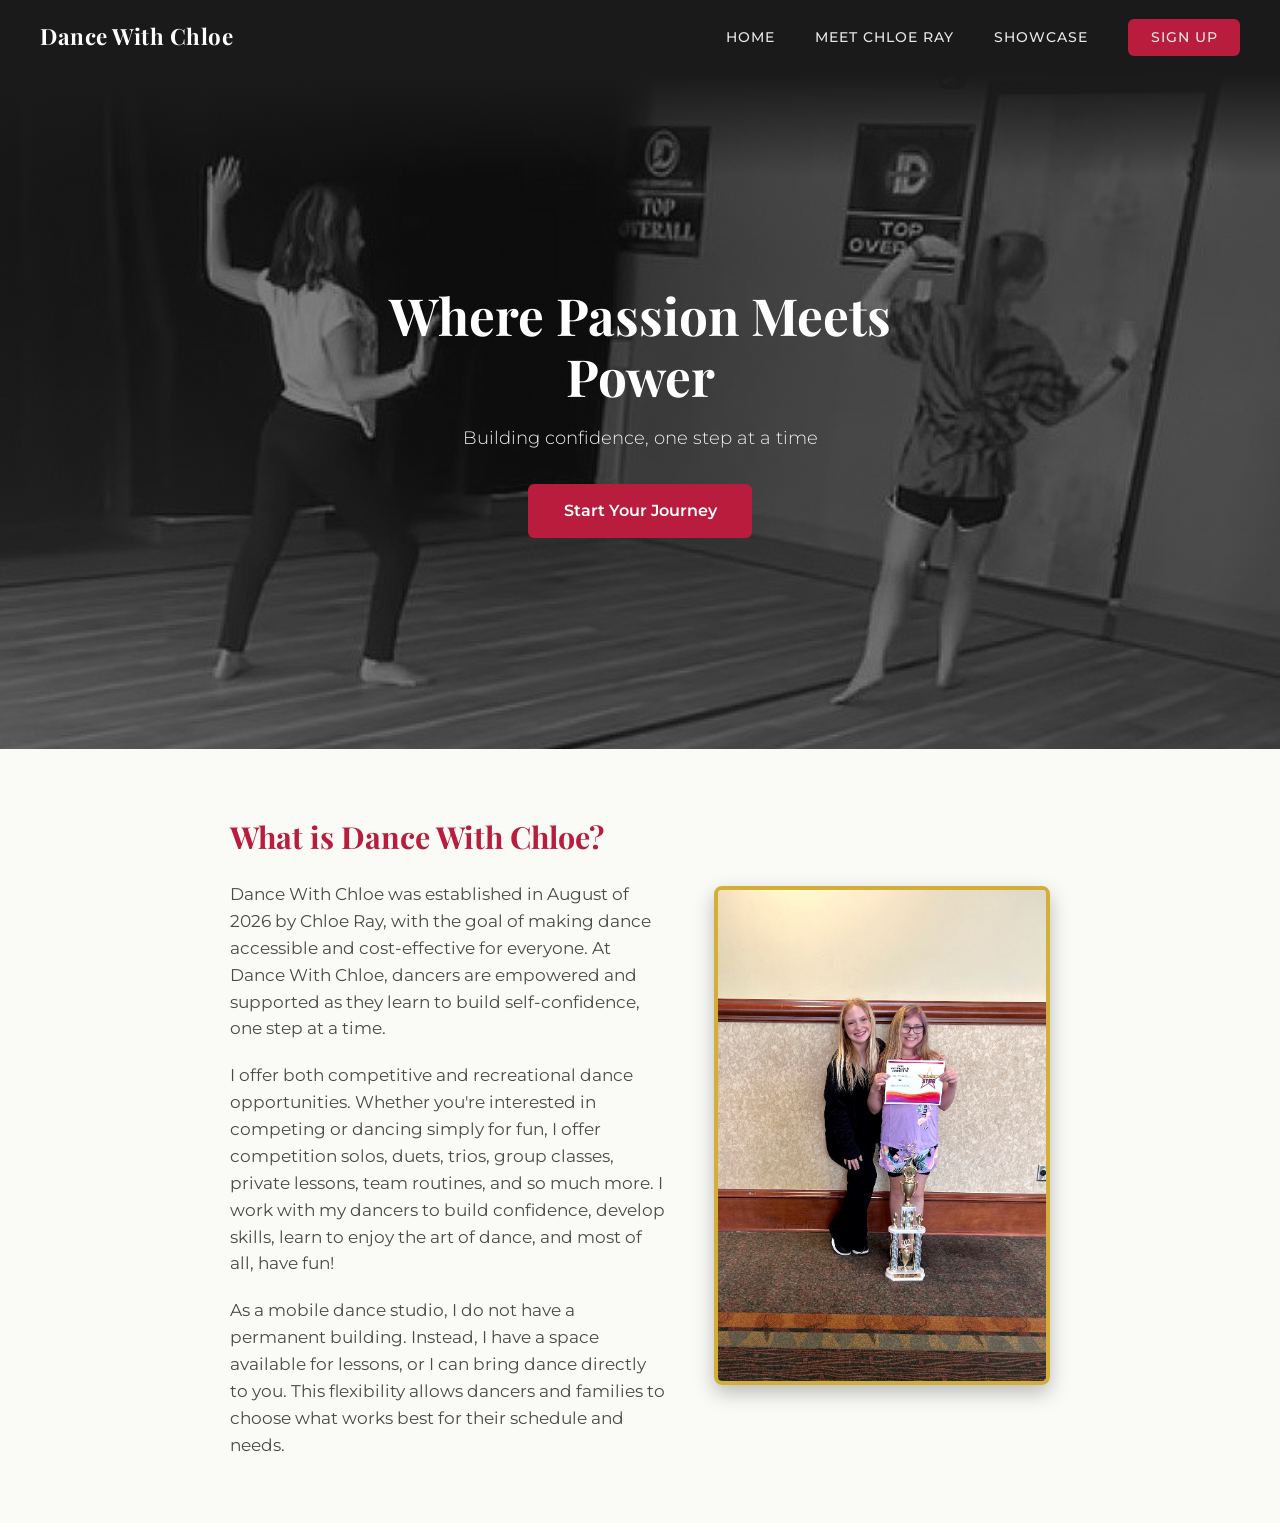
==== commit 4b472dad: "spelling fixes" ====
--- a/index.html
+++ b/index.html
@@ -50,13 +50,15 @@
     <div class="dwc-text">
       <h2>What is Dance With Chloe?</h2>
       <p style="margin-bottom: 20px;">
-        Dance With Chloe was established in August of 2026, by Chloe Ray, with the goal of making dance accessible and cost-effective for everyone. At Dance With Chloe, dancers are empowered and supported, while learning to build self confidence one step at a time. 
+        Dance With Chloe was established in August of 2026 by Chloe Ray, with the goal of making dance accessible and cost-effective for everyone. At Dance With Chloe, dancers are empowered and supported as they learn to build self-confidence, one step at a time. 
       </p>
+      
       <p style="margin-bottom: 20px;">
-       I offer both competitive and recreational dance opportunities. Whether you're interested in competing or dancing simply for fun, I offer competition solos, duets, trios, group classes, private lessons, team routines, and so much more. I work with my dancers to build condifence, develop skills, learn to enjoy the art of dance, and most of all, have fun!
+       I offer both competitive and recreational dance opportunities. Whether you're interested in competing or dancing simply for fun, I offer competition solos, duets, trios, group classes, private lessons, team routines, and so much more. I work with my dancers to build confidence, develop skills, learn to enjoy the art of dance, and most of all, have fun!
       </p>
+      
       <p>
-       As a mobile dance studio, I do not have a permanent building. Instead, I have a space available for lessons or I can bring dance directly to you. This flexibility allows dancers and families to choose what works best for their schedule and needs.
+       As a mobile dance studio, I do not have a permanent building. Instead, I have a space available for lessons, or I can bring dance directly to you. This flexibility allows dancers and families to choose what works best for their schedule and needs.     
       </p>
     </div>
     <div class="dwc-image">
